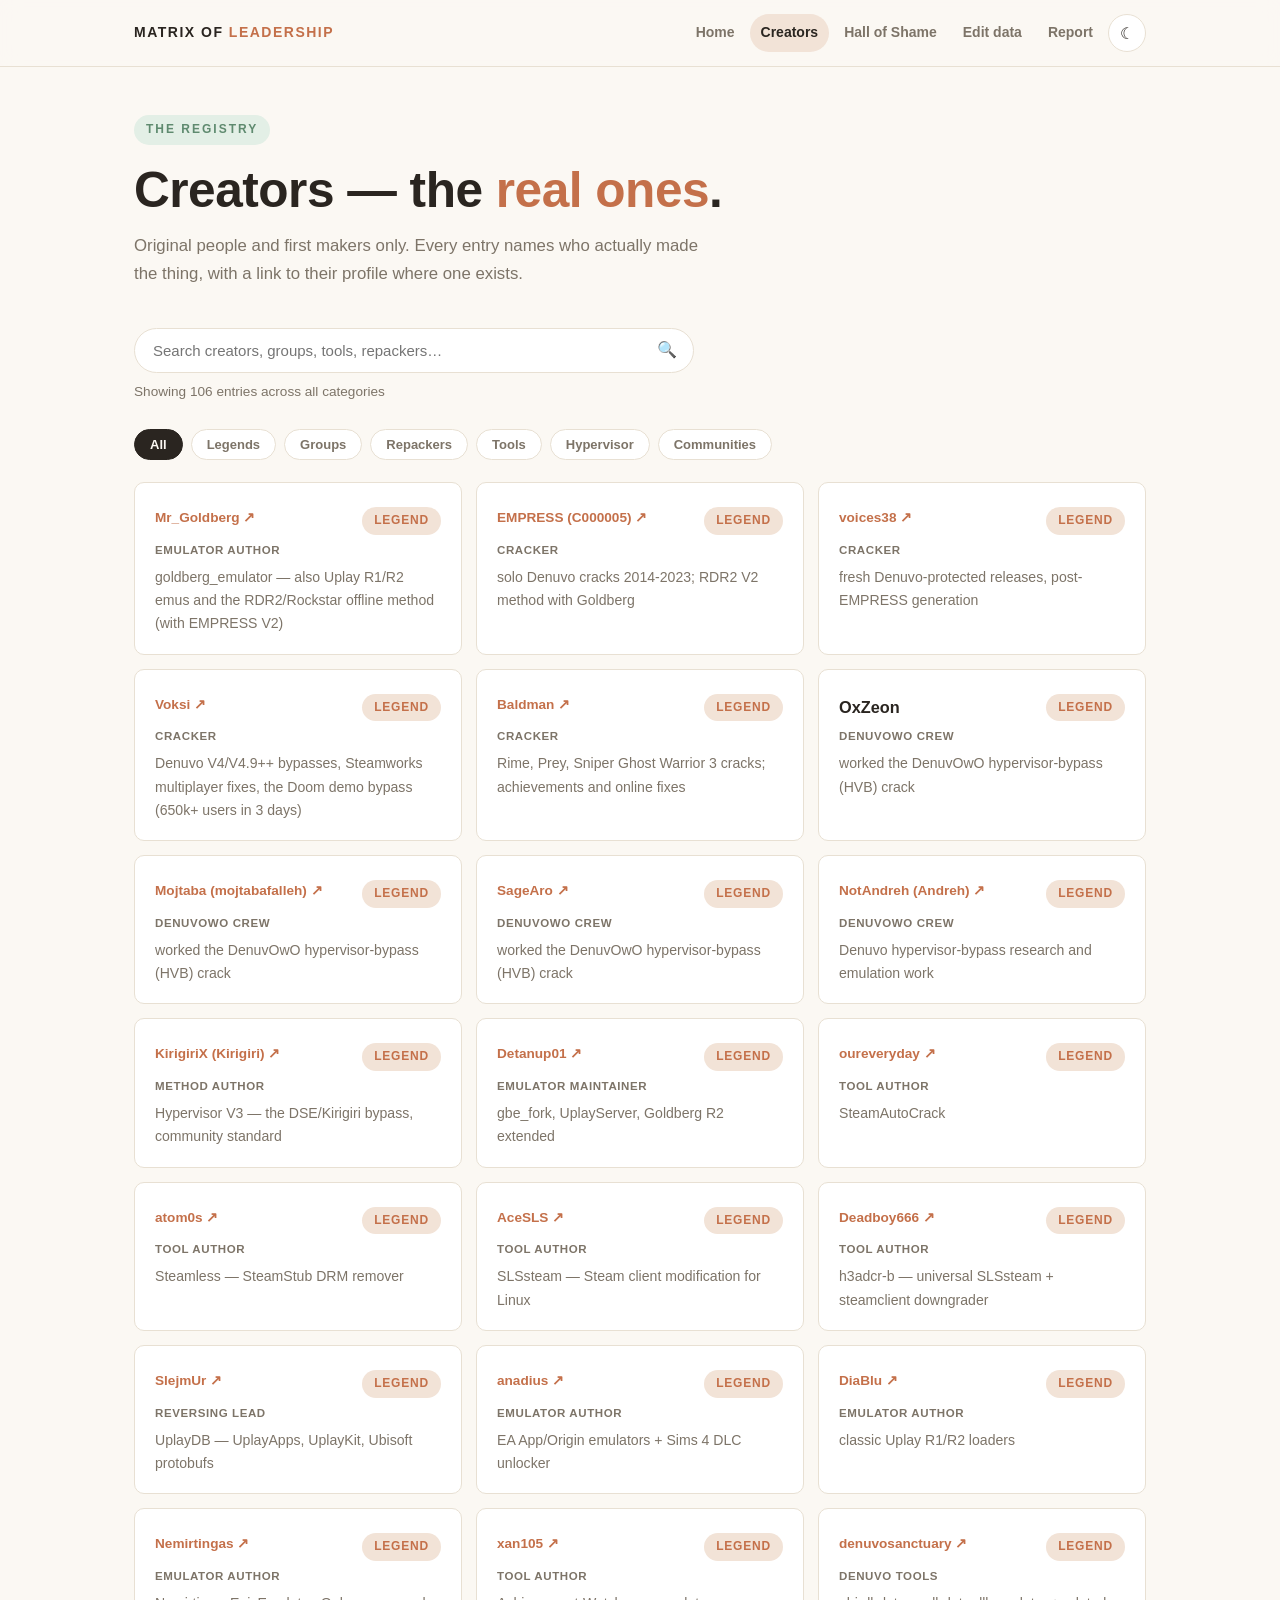
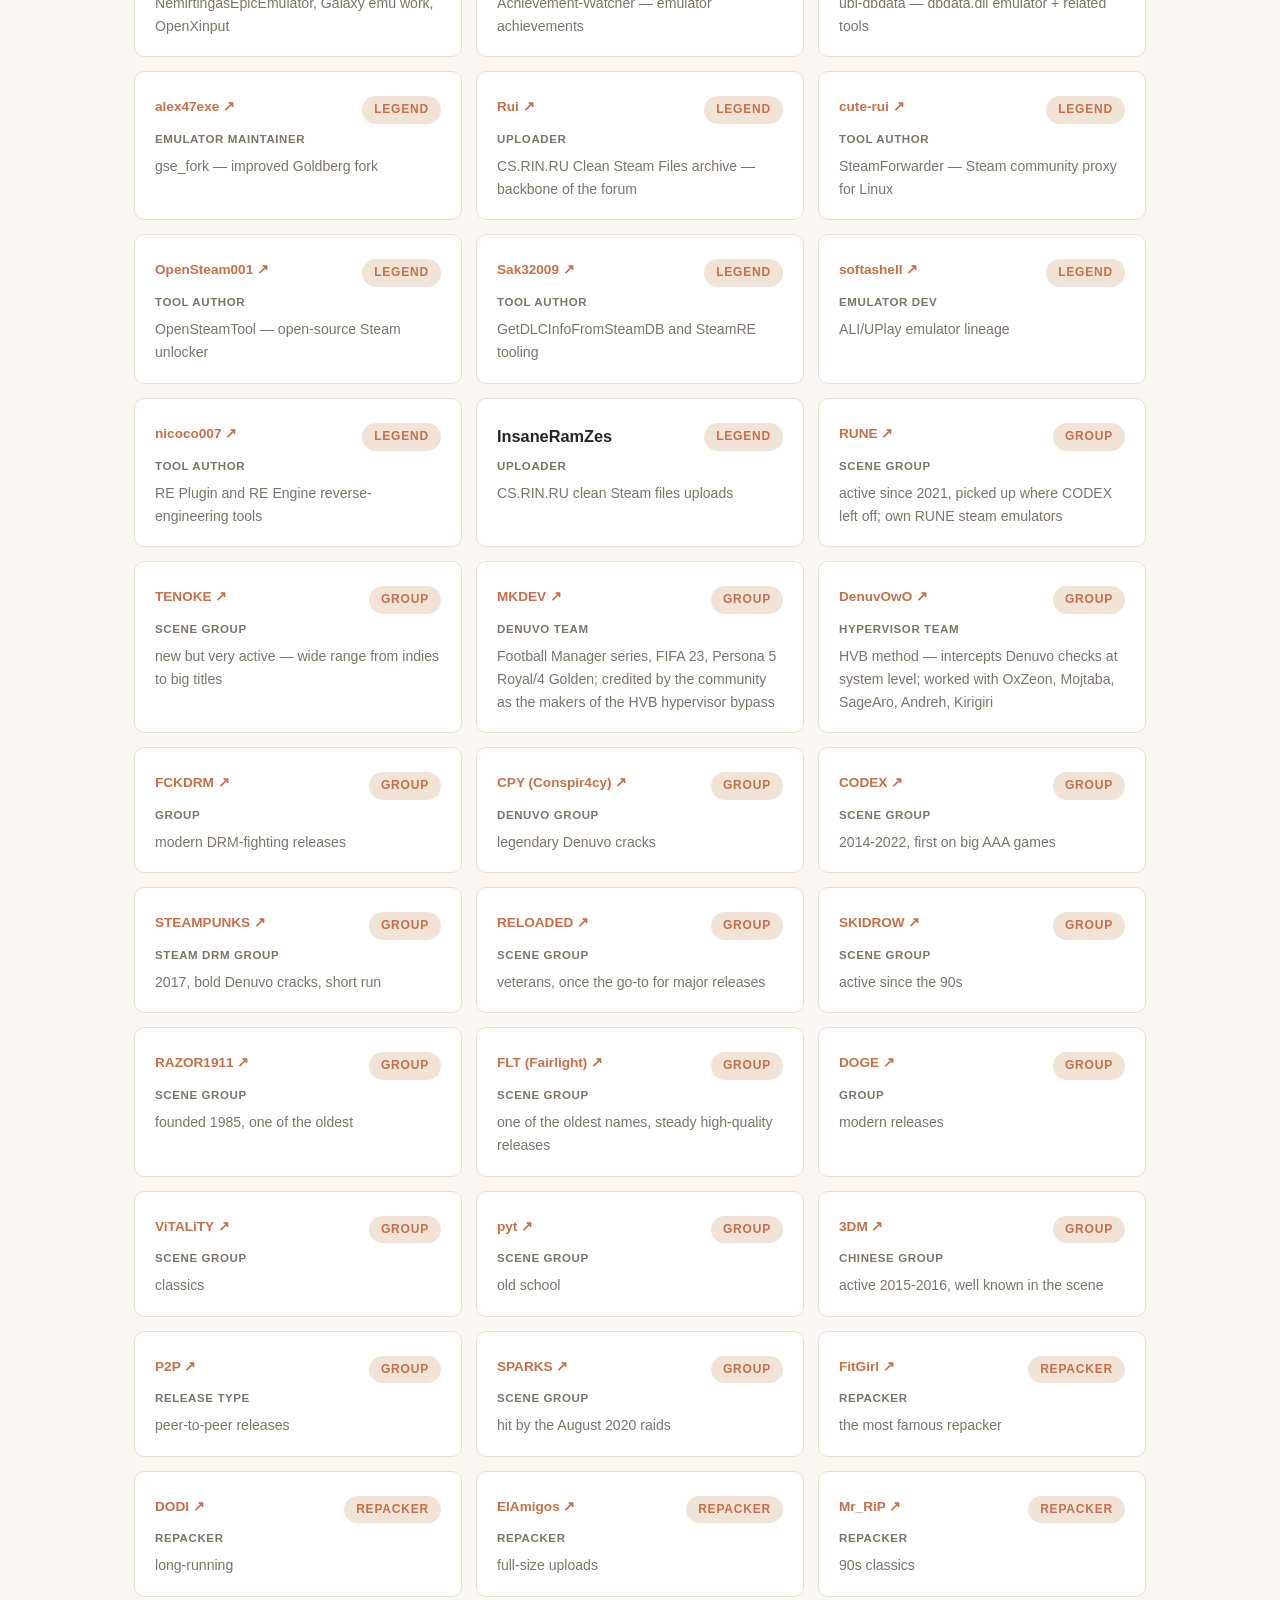
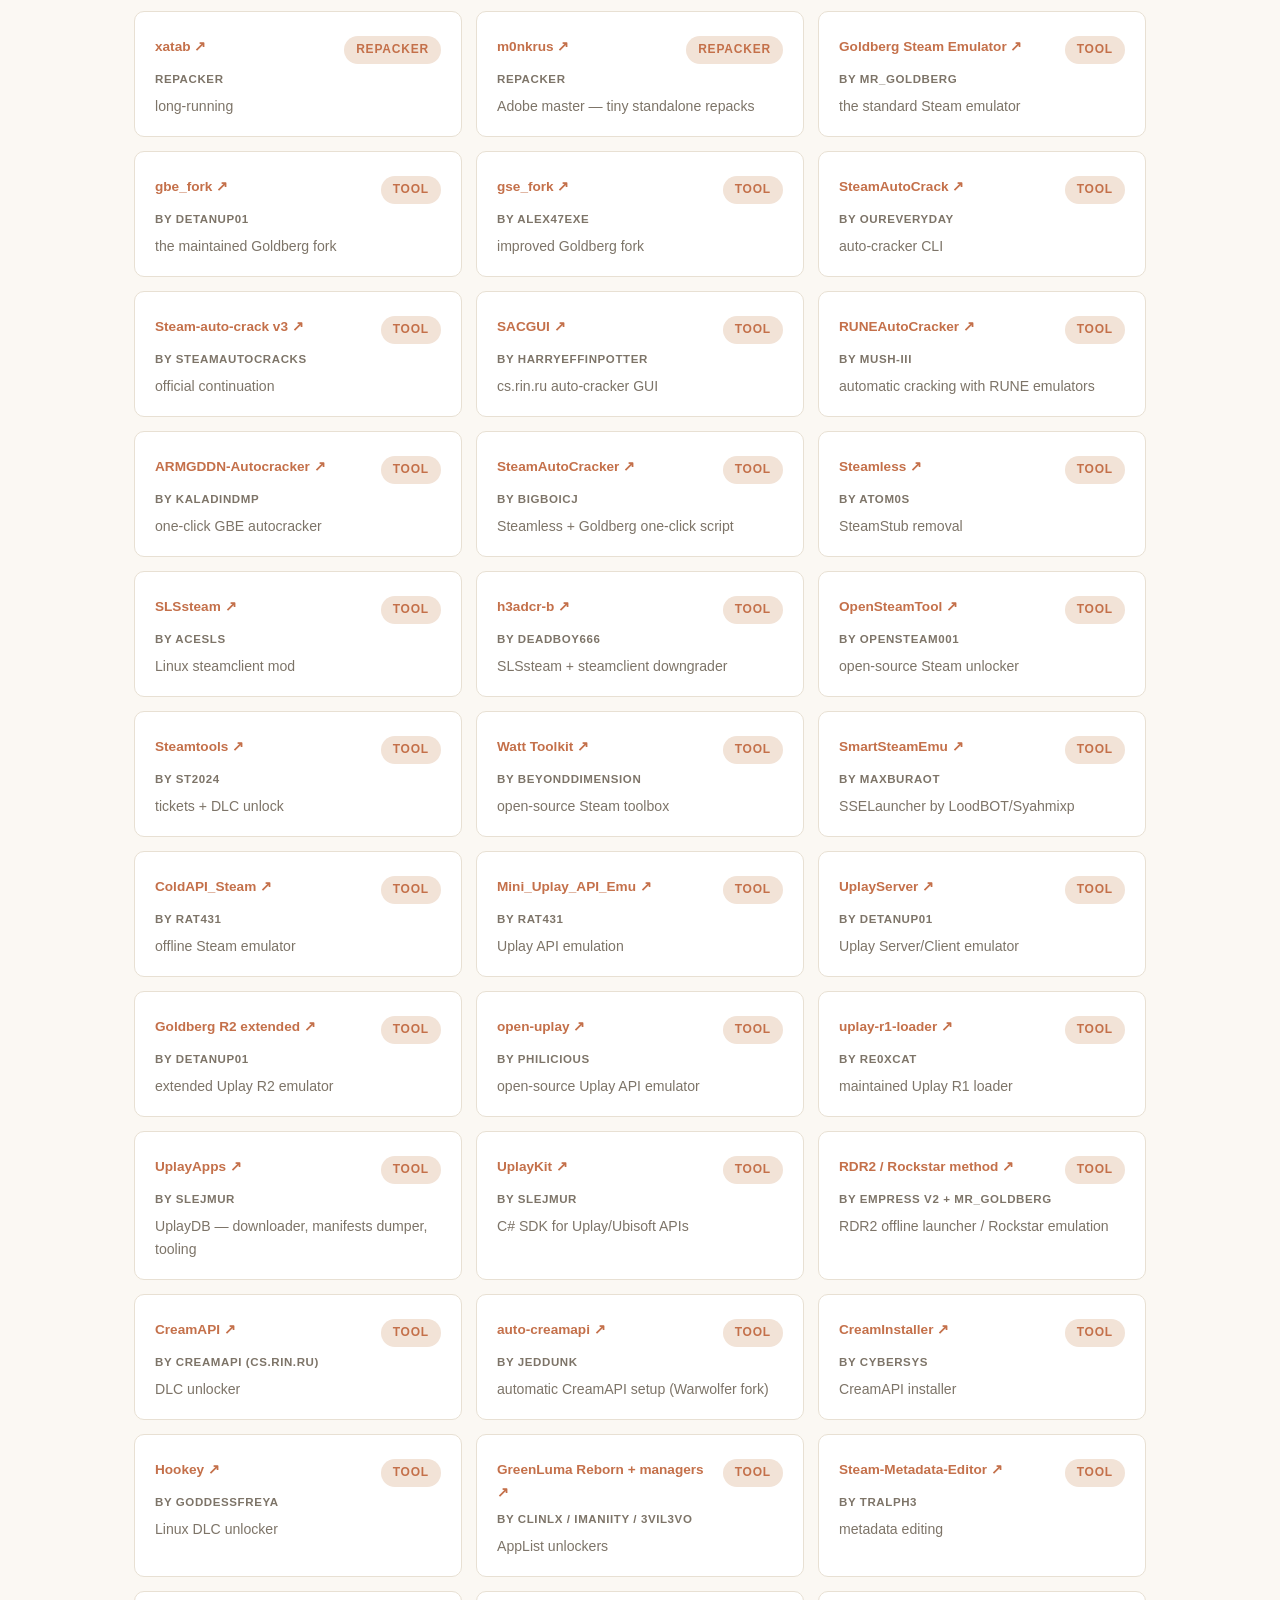
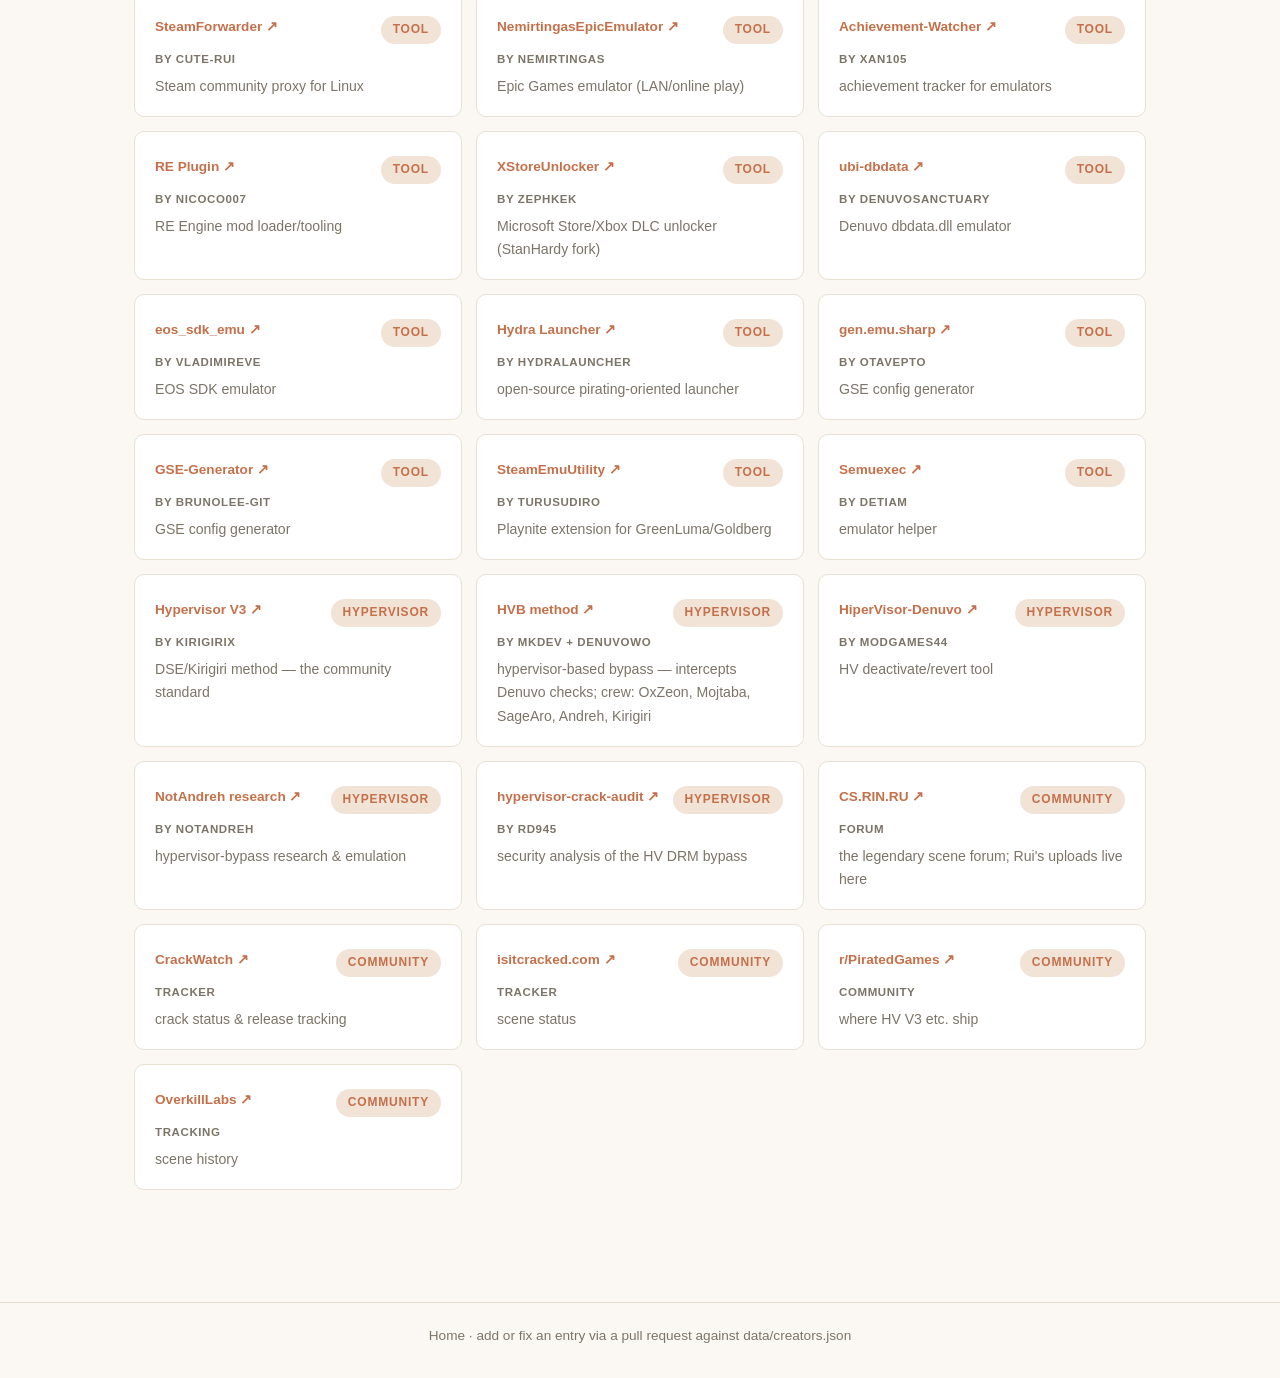
==== creators.html @ cb807327 "Full rebuild: community-first README, severity-graded hell list, HVB crew in registry, new site with" ====
<!DOCTYPE html>
<html lang="en">
<head>
<meta charset="UTF-8">
<meta name="viewport" content="width=device-width, initial-scale=1.0">
<title>Creators — Matrix Of Leadership</title>
<meta name="description" content="The creators registry: original people and first makers, release groups, repackers, tools, hypervisor crews and communities.">
<link rel="stylesheet" href="assets/style.css">
</head>
<body>
<header class="nav">
  <div class="nav-inner">
    <a class="brand" href="index.html">Matrix Of <span>Leadership</span></a>
    <nav class="menu">
      <a href="index.html">Home</a>
      <a class="active" href="creators.html">Creators</a>
      <a class="danger" href="shame.html">Hall of Shame</a>
      <a href="https://github.com/the-lust/Matrix-Of-Leadership/blob/master/data/creators.json">Edit data</a>
      <a href="https://github.com/the-lust/Matrix-Of-Leadership/issues">Report</a>
      <button class="theme-btn" id="themeBtn" aria-label="Toggle theme">☾</button>
    </nav>
  </div>
</header>

<main>
  <section class="hero">
    <span class="kicker">The registry</span>
    <h1>Creators — the <span class="accent">real ones</span>.</h1>
    <p class="lead">Original people and first makers only. Every entry names who actually made the thing, with a link to their profile where one exists.</p>
  </section>

  <div class="search-wrap">
    <input id="search" type="search" placeholder="Search creators, groups, tools, repackers…">
    <span class="s-icon">&#128269;</span>
  </div>
  <p class="search-hint" id="count">Loading the registry…</p>

  <div class="tabs" id="tabs"></div>
  <div class="grid" id="list"></div>
</main>

<footer>
  <a href="index.html">Home</a> · add or fix an entry via a pull request against
  <a href="https://github.com/the-lust/Matrix-Of-Leadership/blob/master/data/creators.json">data/creators.json</a>
</footer>

<script src="assets/theme.js"></script>
<script>
(function () {
  var search = document.getElementById("search");
  var count = document.getElementById("count");
  var tabsEl = document.getElementById("tabs");
  var listEl = document.getElementById("list");
  var data = null;
  var active = "all";

  var CATS = [
    ["all", "All", "chip accent-c"],
    ["legends", "Legends", "chip accent-c"],
    ["groups", "Groups", "chip accent-c"],
    ["repackers", "Repackers", "chip accent-c"],
    ["tools", "Tools", "chip accent-c"],
    ["hypervisor", "Hypervisor", "chip accent-c"],
    ["communities", "Communities", "chip accent-c"]
  ];

  function esc(s) { var d = document.createElement("div"); d.textContent = s; return d.innerHTML; }

  function catLabel(cat) {
    return { legends: "Legend", groups: "Group", repackers: "Repacker", tools: "Tool", hypervisor: "Hypervisor", communities: "Community" }[cat] || cat;
  }

  function render() {
    if (!data) return;
    var q = search.value.trim().toLowerCase();
    var out = [];
    CATS.forEach(function (c) {
      if (c[0] === "all") return;
      var items = data[c[0]] || [];
      items.forEach(function (it) {
        if (active !== "all" && active !== c[0]) return;
        var hay = (it.name + " " + (it.author || "") + " " + (it.role || "") + " " + (it.note || "")).toLowerCase();
        if (q && hay.indexOf(q) === -1) return;
        out.push({ cat: c[0], it: it });
      });
    });
    count.textContent = "Showing " + out.length + " entr" + (out.length === 1 ? "y" : "ies") + (active !== "all" ? " in " + catLabel(active).toLowerCase() : " across all categories");
    var html = "";
    out.forEach(function (o) {
      var it = o.it;
      var link = it.link ? '<a class="who" target="_blank" rel="noopener" href="' + esc(it.link) + '">' + esc(it.name) + ' &#8599;</a>' : '<span class="name">' + esc(it.name) + "</span>";
      html += '<div class="item">' +
        '<div class="top"><span class="name">' + (link.indexOf("&#8599;") !== -1 ? "" : "") + "</span></div>" +
        '<div class="top">' + link + '<span class="chip accent-c">' + catLabel(o.cat) + "</span></div>" +
        (it.role || it.author ? '<span class="tag">' + esc(it.role || "by " + it.author) + "</span>" : "") +
        '<span class="note">' + esc(it.note) + "</span>" +
        "</div>";
    });
    if (!html) html = '<div class="empty">No entries match — try another term or category.</div>';
    listEl.innerHTML = html;
  }

  function buildTabs() {
    tabsEl.innerHTML = "";
    CATS.forEach(function (c) {
      var b = document.createElement("button");
      b.className = "tab" + (c[0] === active ? " active" : "");
      b.textContent = c[1];
      b.addEventListener("click", function () {
        active = c[0];
        buildTabs();
        render();
      });
      tabsEl.appendChild(b);
    });
  }

  fetch("data/creators.json")
    .then(function (r) { return r.json(); })
    .then(function (d) {
      data = d;
      buildTabs();
      render();
    })
    .catch(function () {
      count.textContent = "Could not load the data file — serve the site over GitHub Pages or a local server.";
    });

  search.addEventListener("input", render);
})();
</script>
</body>
</html>
---- assets/style.css ----
:root {
  --bg: #fbf8f3;
  --bg-soft: #f4efe6;
  --panel: #ffffff;
  --ink: #2a2520;
  --muted: #7d7468;
  --line: #e8e0d3;
  --accent: #c4704a;
  --accent-soft: #f2e3d7;
  --green: #5f8a6f;
  --green-soft: #e3efe6;
  --gold: #b98a2f;
  --gold-soft: #f4ead2;
  --red: #b3543f;
  --red-soft: #f6e2dc;
  --shadow: 0 10px 30px rgba(90, 70, 40, 0.08);
  --radius: 16px;
  --radius-sm: 10px;
}
[data-theme="dark"] {
  --bg: #1e1b17;
  --bg-soft: #252119;
  --panel: #2a251e;
  --ink: #efe9dd;
  --muted: #a89e8c;
  --line: #3c352b;
  --accent: #dd9067;
  --accent-soft: #3c2c22;
  --green: #8fbb9d;
  --green-soft: #26332a;
  --gold: #d3aa5f;
  --gold-soft: #36301f;
  --red: #dd7a5f;
  --red-soft: #3d2720;
  --shadow: 0 10px 30px rgba(0, 0, 0, 0.35);
}
* { margin: 0; padding: 0; box-sizing: border-box; }
html { scroll-behavior: smooth; }
body {
  background: var(--bg);
  color: var(--ink);
  font-family: -apple-system, BlinkMacSystemFont, "Segoe UI", Roboto, Helvetica, Arial, sans-serif;
  line-height: 1.65;
  transition: background 0.25s ease, color 0.25s ease;
}
a { color: var(--accent); text-decoration: none; }
a:hover { text-decoration: underline; }

header.nav {
  position: sticky; top: 0; z-index: 50;
  background: color-mix(in srgb, var(--bg) 88%, transparent);
  backdrop-filter: blur(10px);
  border-bottom: 1px solid var(--line);
}
.nav-inner {
  max-width: 1060px; margin: 0 auto; padding: 14px 24px;
  display: flex; align-items: center; justify-content: space-between; gap: 14px; flex-wrap: wrap;
}
.brand { font-weight: 800; letter-spacing: 1.5px; text-transform: uppercase; font-size: 14px; color: var(--ink); }
.brand span { color: var(--accent); }
nav.menu { display: flex; align-items: center; gap: 4px; flex-wrap: wrap; }
nav.menu a {
  color: var(--muted); font-size: 14px; padding: 7px 11px; border-radius: 999px; font-weight: 600;
}
nav.menu a:hover { color: var(--ink); background: var(--bg-soft); text-decoration: none; }
nav.menu a.active { color: var(--ink); background: var(--accent-soft); }
nav.menu a.danger:hover { color: var(--red); background: var(--red-soft); }
button.theme-btn {
  border: 1px solid var(--line); background: var(--panel); color: var(--ink);
  width: 38px; height: 38px; border-radius: 50%; cursor: pointer; font-size: 16px;
  display: grid; place-items: center; transition: transform 0.2s ease;
}
button.theme-btn:hover { transform: rotate(15deg); }

main { max-width: 1060px; margin: 0 auto; padding: 48px 24px 72px; }

h1 { font-size: clamp(2rem, 5.5vw, 3.1rem); line-height: 1.12; letter-spacing: -0.5px; font-weight: 800; }
h2 { font-size: 1.5rem; font-weight: 800; letter-spacing: -0.3px; }
h3 { font-size: 1.05rem; font-weight: 700; }
.lead { color: var(--muted); font-size: 1.05rem; max-width: 62ch; margin-top: 14px; }
.accent { color: var(--accent); }

.hero { margin-bottom: 40px; }
.hero .kicker {
  display: inline-block; font-size: 12px; font-weight: 700; letter-spacing: 2px; text-transform: uppercase;
  color: var(--green); background: var(--green-soft); padding: 5px 12px; border-radius: 999px; margin-bottom: 18px;
}

.search-wrap { margin: 28px 0 8px; position: relative; max-width: 560px; }
.search-wrap input {
  width: 100%; padding: 13px 44px 13px 18px; font-size: 15px;
  border: 1.5px solid var(--line); border-radius: 999px; background: var(--panel); color: var(--ink);
  outline: none; transition: border-color 0.2s ease, box-shadow 0.2s ease;
}
.search-wrap input:focus { border-color: var(--accent); box-shadow: 0 0 0 4px var(--accent-soft); }
.search-wrap .s-icon { position: absolute; right: 17px; top: 50%; transform: translateY(-50%); color: var(--muted); }
.search-hint { font-size: 0.85rem; color: var(--muted); margin-bottom: 26px; }

.cards { display: grid; grid-template-columns: repeat(auto-fit, minmax(270px, 1fr)); gap: 18px; }
.card {
  background: var(--panel); border: 1px solid var(--line); border-radius: var(--radius);
  padding: 24px; box-shadow: var(--shadow); display: flex; flex-direction: column; gap: 10px;
  transition: transform 0.2s ease, border-color 0.2s ease;
}
.card:hover { transform: translateY(-3px); border-color: var(--accent); }
.card h2 { display: flex; align-items: center; gap: 9px; font-size: 1.12rem; }
.card p { color: var(--muted); font-size: 0.95rem; flex: 1; }
.chip {
  align-self: flex-start; font-size: 0.75rem; font-weight: 700; letter-spacing: 0.8px; text-transform: uppercase;
  padding: 4px 12px; border-radius: 999px;
}
.chip.green { color: var(--green); background: var(--green-soft); }
.chip.red { color: var(--red); background: var(--red-soft); }
.chip.gold { color: var(--gold); background: var(--gold-soft); }
.chip.accent-c { color: var(--accent); background: var(--accent-soft); }

.section { margin-top: 56px; }
.section > h2 { margin-bottom: 6px; }
.section > .sub { color: var(--muted); margin-bottom: 22px; max-width: 60ch; }

.tabs { display: flex; flex-wrap: wrap; gap: 8px; margin: 16px 0 22px; }
.tab {
  border: 1.5px solid var(--line); background: var(--panel); color: var(--muted);
  padding: 7px 15px; border-radius: 999px; font-size: 13px; font-weight: 700; cursor: pointer;
  transition: all 0.2s ease;
}
.tab:hover { border-color: var(--accent); color: var(--ink); }
.tab.active { background: var(--ink); color: var(--bg); border-color: var(--ink); }

.grid { display: grid; grid-template-columns: repeat(auto-fill, minmax(300px, 1fr)); gap: 14px; margin-top: 8px; }
.item {
  background: var(--panel); border: 1px solid var(--line); border-radius: var(--radius-sm);
  padding: 18px 20px; display: flex; flex-direction: column; gap: 6px;
}
.item .top { display: flex; justify-content: space-between; align-items: baseline; gap: 10px; }
.item .name { font-weight: 800; font-size: 1.02rem; }
.item .tag { font-size: 0.72rem; font-weight: 700; color: var(--muted); letter-spacing: 0.6px; text-transform: uppercase; white-space: nowrap; }
.item .note { color: var(--muted); font-size: 0.88rem; }
.item .who { font-size: 0.85rem; color: var(--accent); font-weight: 600; }
.empty { color: var(--muted); padding: 26px 4px; font-size: 0.95rem; }

.steps { display: grid; grid-template-columns: repeat(auto-fit, minmax(210px, 1fr)); gap: 16px; }
.step {
  background: var(--panel); border: 1px solid var(--line); border-radius: var(--radius-sm); padding: 20px;
}
.step .num {
  width: 34px; height: 34px; border-radius: 50%; display: grid; place-items: center;
  background: var(--accent-soft); color: var(--accent); font-weight: 800; margin-bottom: 12px;
}
.step h3 { margin-bottom: 5px; }
.step p { color: var(--muted); font-size: 0.9rem; }

.roll { border: 1px solid var(--line); border-radius: var(--radius); overflow: hidden; }
.roll details { background: var(--panel); border-bottom: 1px solid var(--line); }
.roll details:last-child { border-bottom: 0; }
.roll summary {
  cursor: pointer; padding: 16px 20px; font-weight: 700; font-size: 0.98rem; list-style: none;
  display: flex; justify-content: space-between; align-items: center; gap: 12px;
}
.roll summary::after { content: "+"; color: var(--muted); font-weight: 700; }
.roll details[open] summary::after { content: "−"; }
.roll .body { color: var(--muted); font-size: 0.93rem; padding: 0 20px 18px; }

.legend { display: flex; flex-wrap: wrap; gap: 8px; margin: 14px 0 24px; }
.lv {
  font-size: 0.76rem; font-weight: 800; letter-spacing: 0.5px; padding: 5px 12px; border-radius: 999px;
}
.lv.l0 { background: #eef0f1; color: #6b7480; }
.lv.l1 { background: #fdf3d7; color: #96702a; }
.lv.l4 { background: #f9e3cd; color: #b06f35; }
.lv.l6 { background: #f8d9d1; color: #a94f3a; }
.lv.l8 { background: #e6c3be; color: #8e2f22; }
.lv.l10 { background: #2c2624; color: #f3d9c9; }
[data-theme="dark"] .lv.l10 { background: #f3d9c9; color: #2c2624; }

.shame-head {
  background: linear-gradient(135deg, var(--red-soft), var(--panel));
  border: 1px solid var(--line); border-radius: var(--radius); padding: 30px;
  margin-bottom: 30px;
}
.shame-head h2 { color: var(--red); font-size: 1.7rem; }
.shame-head p { color: var(--muted); margin-top: 8px; max-width: 60ch; }

.shame-item { border-left: 4px solid var(--red); position: relative; }
.shame-item .sev {
  font-size: 0.74rem; font-weight: 800; letter-spacing: 0.6px; padding: 4px 11px; border-radius: 999px;
}
.shame-item .proofs { display: flex; flex-direction: column; gap: 3px; margin-top: 4px; }
.shame-item .proofs a { font-size: 0.85rem; }
.shame-item .status {
  font-size: 0.72rem; font-weight: 700; padding: 3px 10px; border-radius: 999px; letter-spacing: 0.4px;
}
.status.verified { background: var(--green-soft); color: var(--green); }
.status.contacted { background: var(--gold-soft); color: var(--gold); }
.status.pending { background: var(--bg-soft); color: var(--muted); border: 1px dashed var(--line); }

footer {
  border-top: 1px solid var(--line); margin-top: 40px; padding: 22px 24px 30px; text-align: center;
  color: var(--muted); font-size: 0.85rem;
}
footer a { color: var(--muted); }
.toast-load {
  position: fixed; left: 50%; bottom: 26px; transform: translateX(-50%);
  background: var(--ink); color: var(--bg); padding: 10px 18px; border-radius: 999px;
  font-size: 0.85rem; font-weight: 600; box-shadow: var(--shadow); z-index: 99;
}
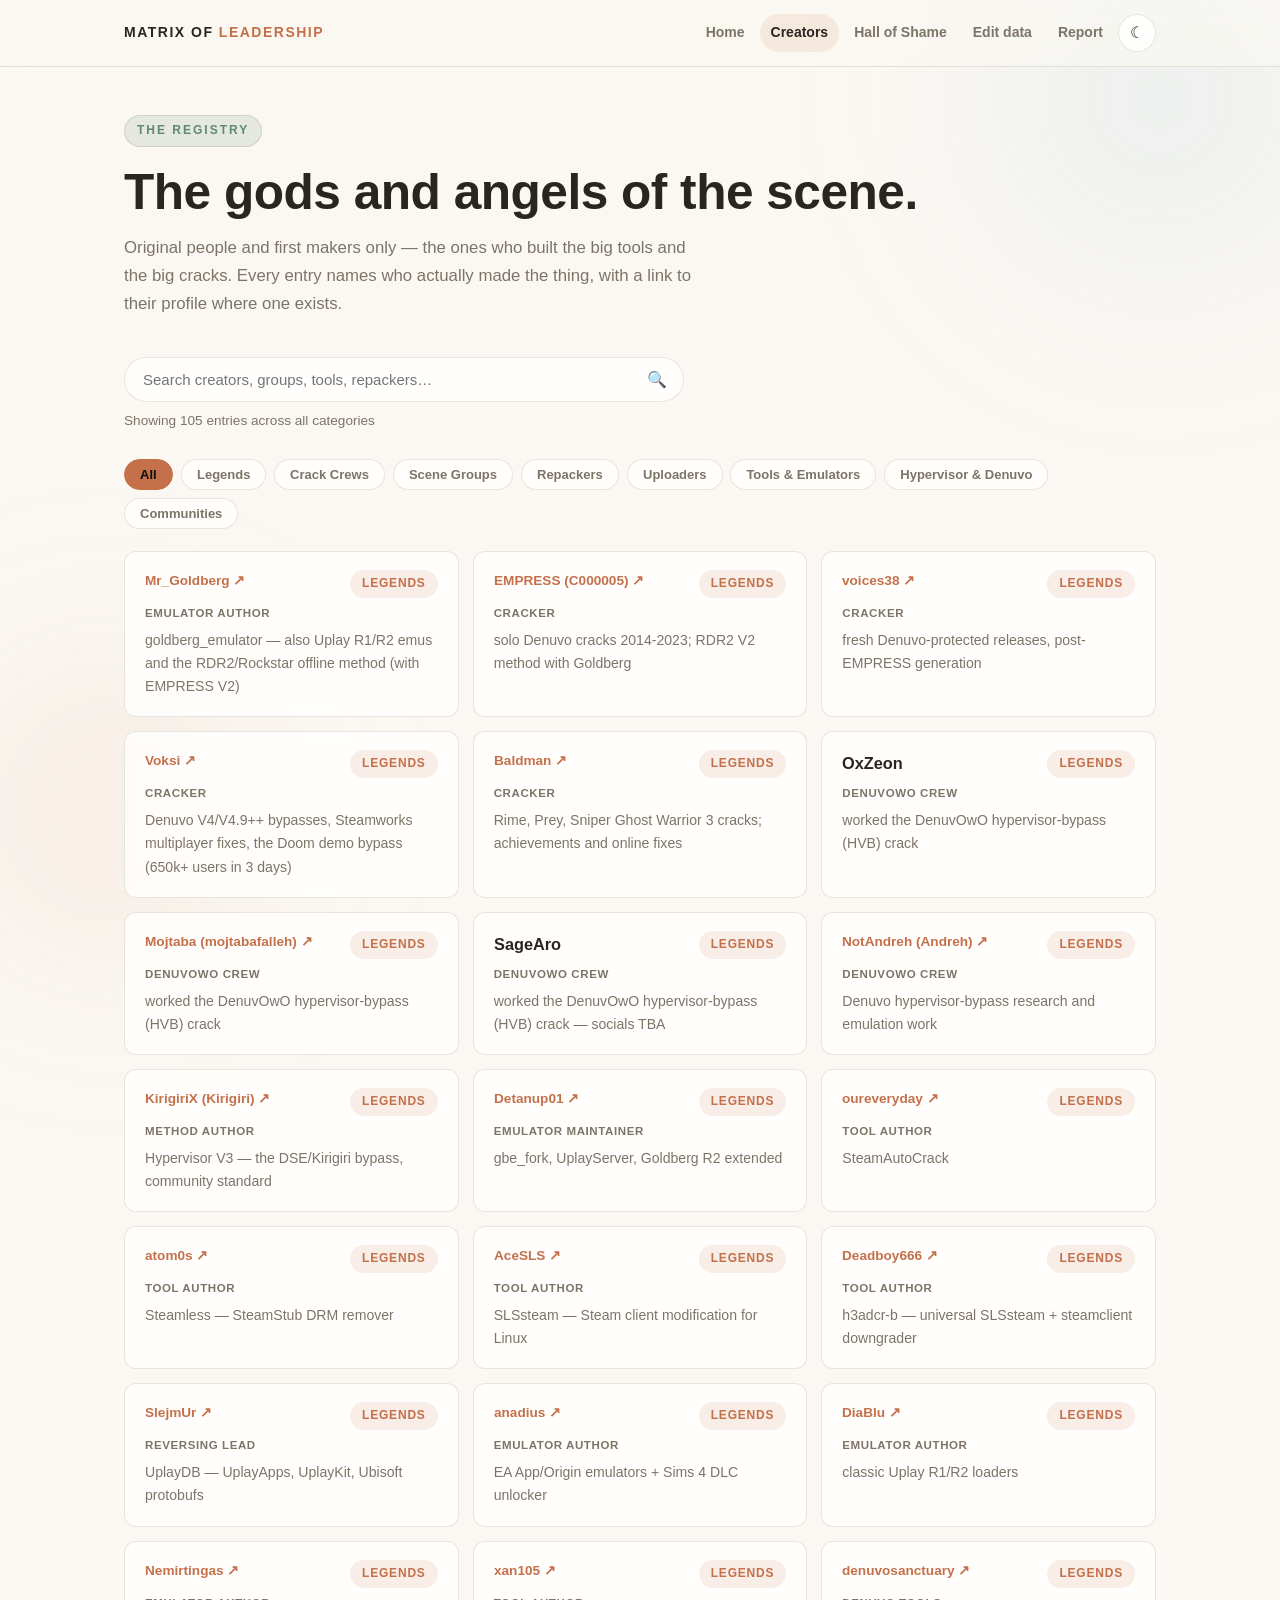
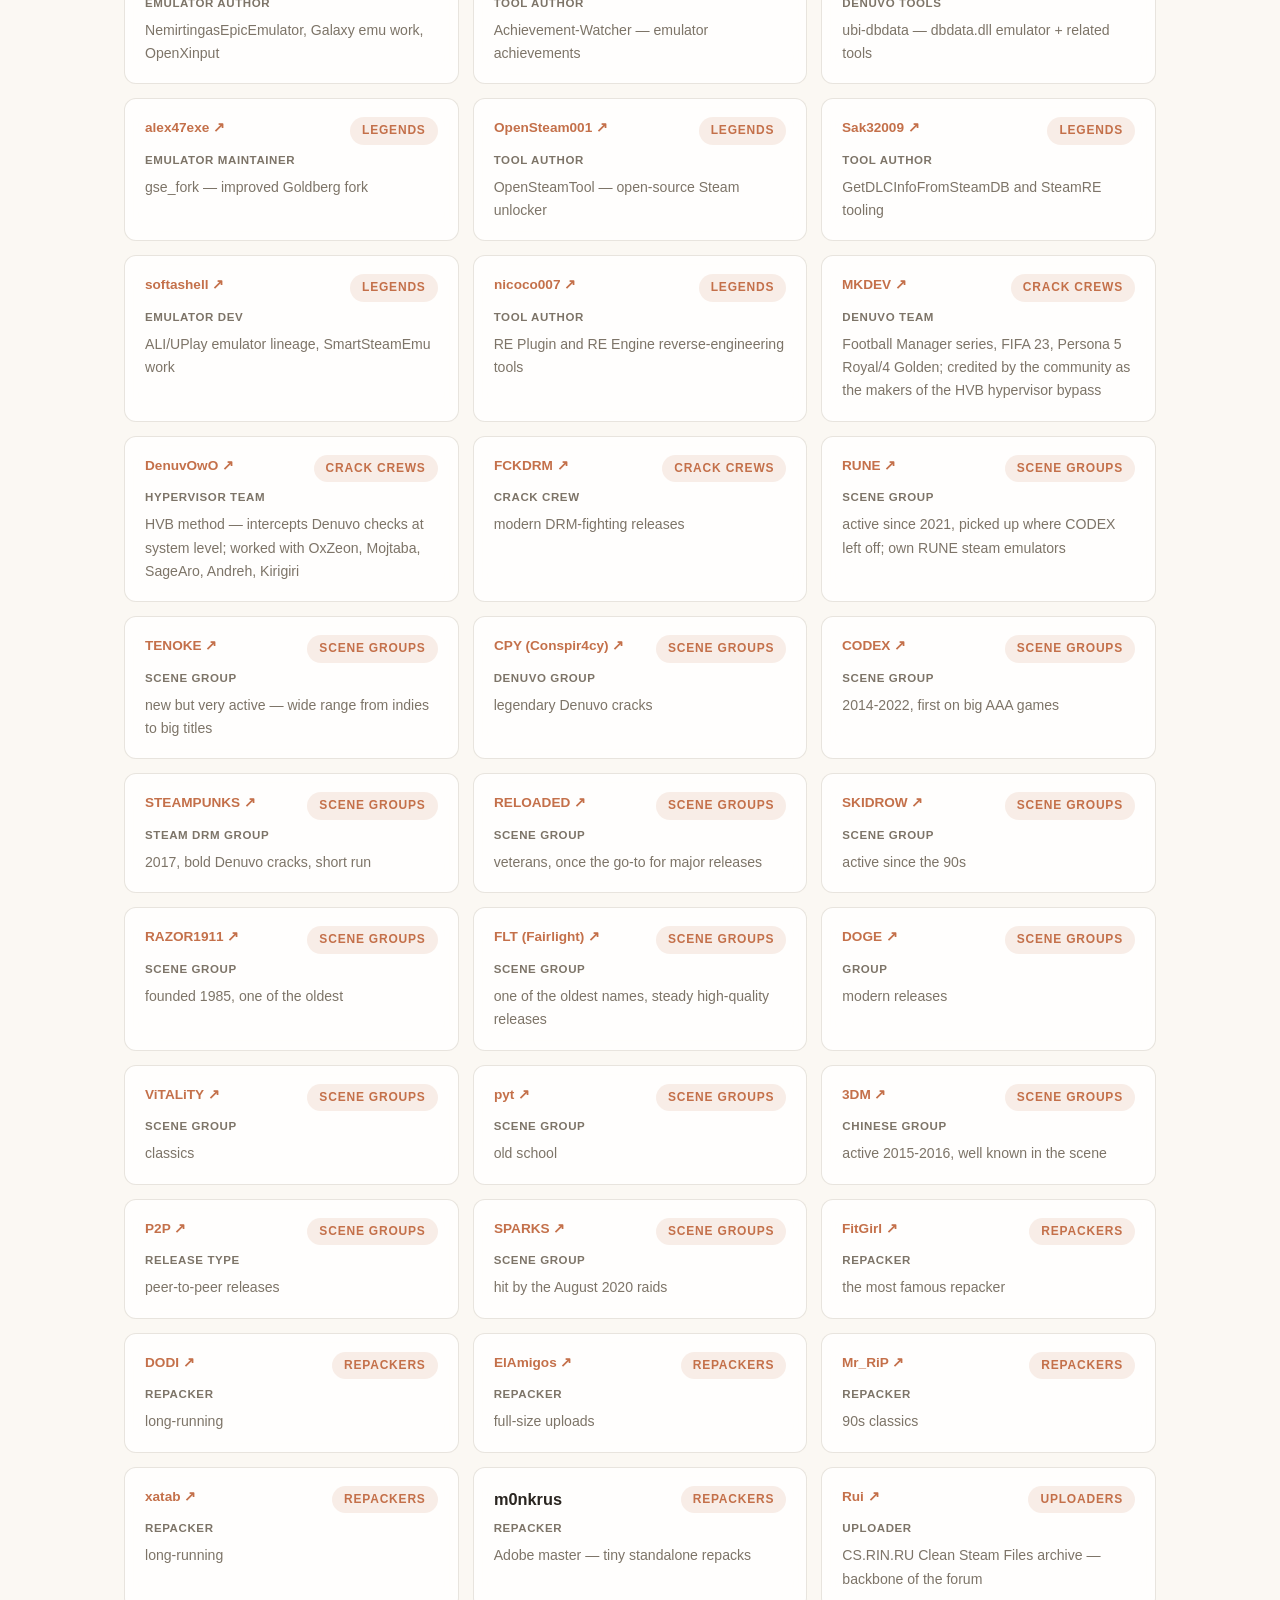
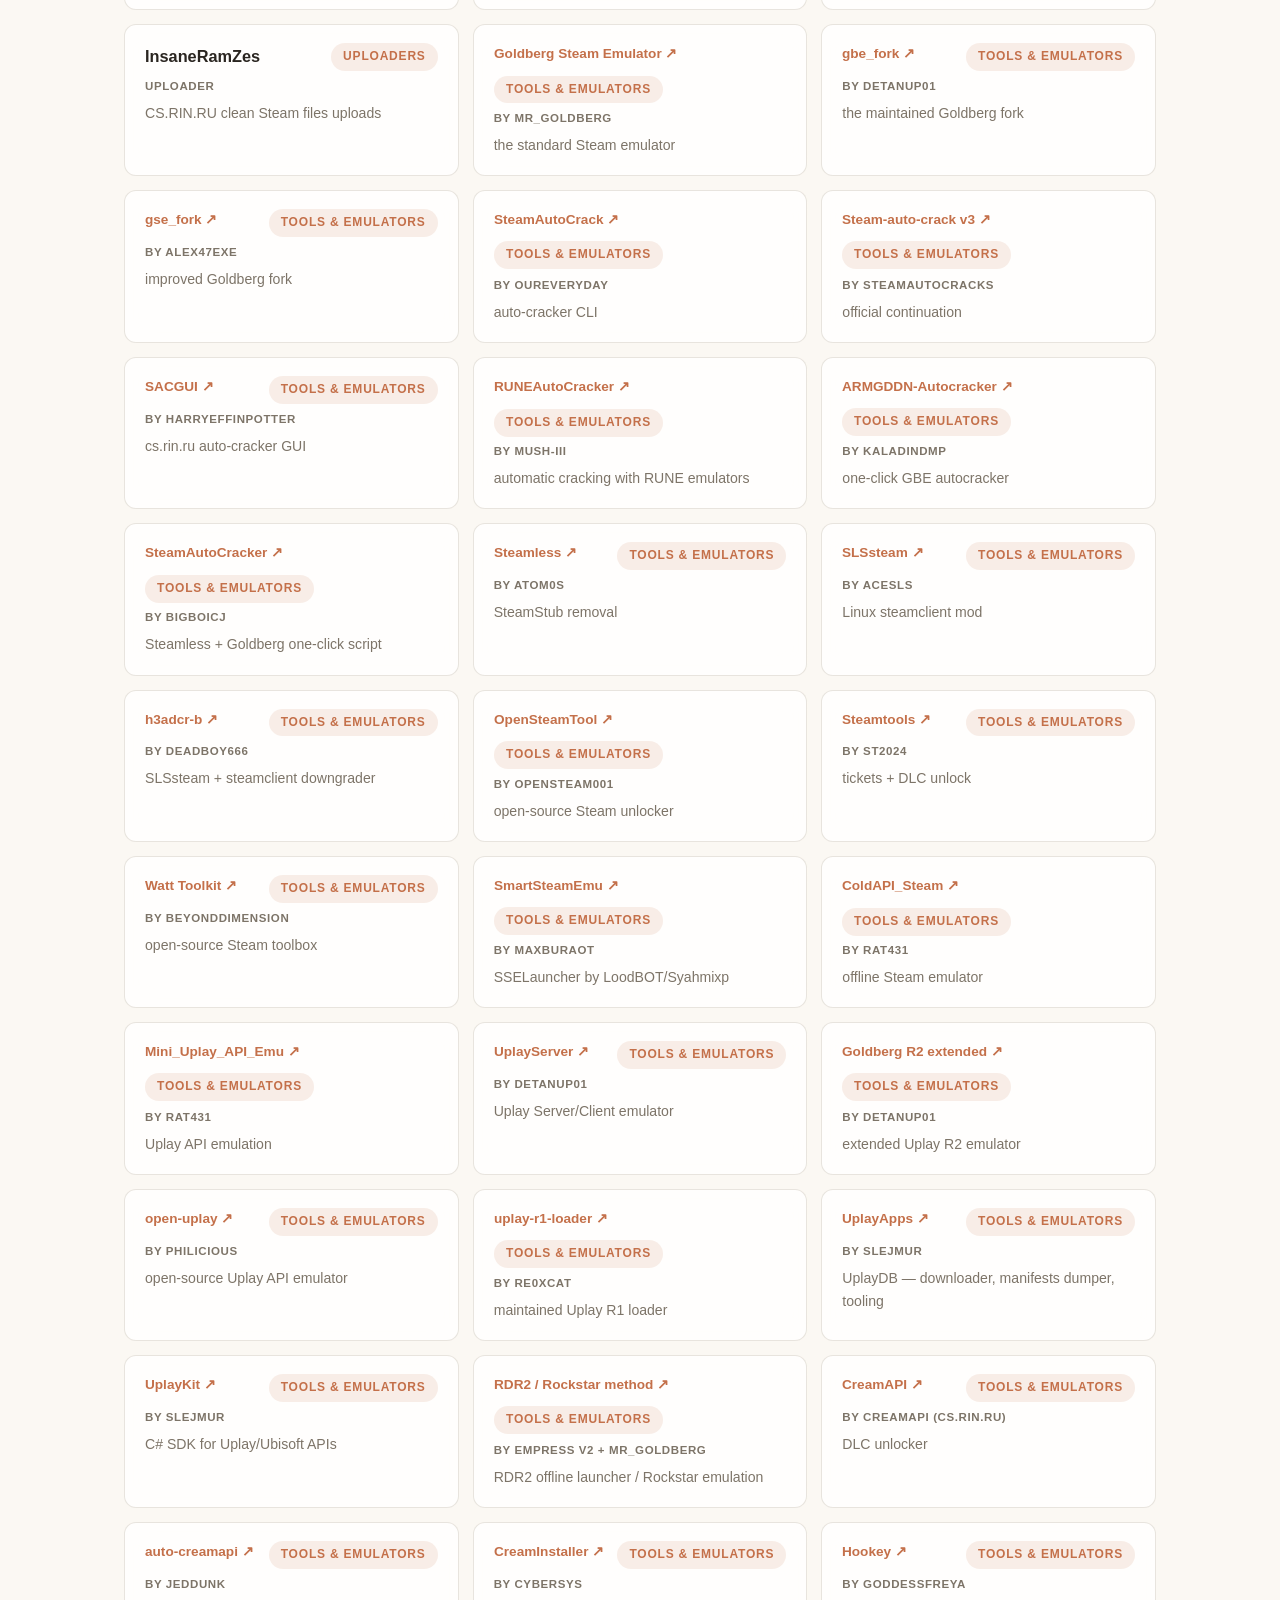
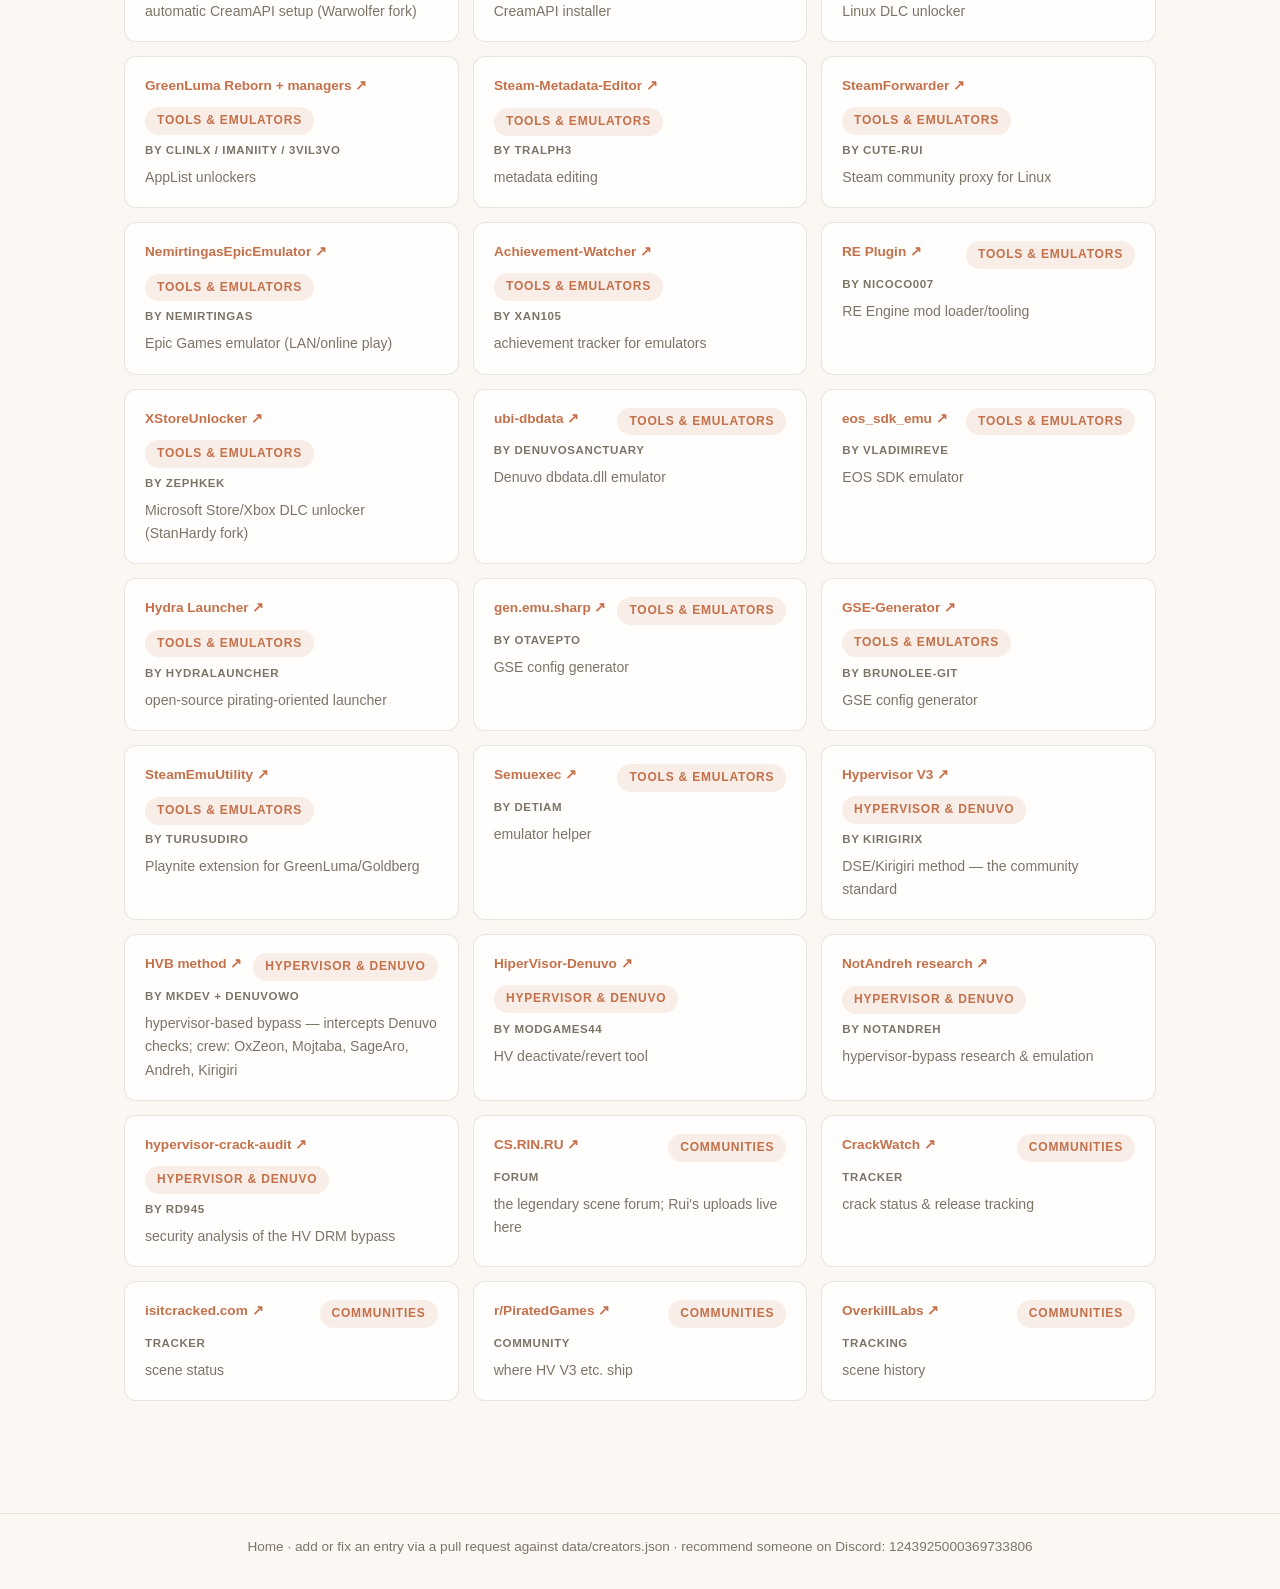
==== commit 89d0d306: "OG registry rework: crack crews + uploaders categories, SageAro/m0nkrus plain-name fixes, recommenda" ====
--- a/creators.html
+++ b/creators.html
@@ -4,7 +4,7 @@
 <meta charset="UTF-8">
 <meta name="viewport" content="width=device-width, initial-scale=1.0">
 <title>Creators — Matrix Of Leadership</title>
-<meta name="description" content="The creators registry: original people and first makers, release groups, repackers, tools, hypervisor crews and communities.">
+<meta name="description" content="The creators registry: the OG gods and angels — legends, crack crews, groups, repackers, uploaders, tools, hypervisor crews and communities.">
 <link rel="stylesheet" href="assets/style.css">
 </head>
 <body>
@@ -25,8 +25,8 @@
 <main>
   <section class="hero">
     <span class="kicker">The registry</span>
-    <h1>Creators — the <span class="accent">real ones</span>.</h1>
-    <p class="lead">Original people and first makers only. Every entry names who actually made the thing, with a link to their profile where one exists.</p>
+    <h1>The gods and angels of the scene.</h1>
+    <p class="lead">Original people and first makers only — the ones who built the big tools and the big cracks. Every entry names who actually made the thing, with a link to their profile where one exists.</p>
   </section>
 
   <div class="search-wrap">
@@ -41,7 +41,8 @@
 
 <footer>
   <a href="index.html">Home</a> · add or fix an entry via a pull request against
-  <a href="https://github.com/the-lust/Matrix-Of-Leadership/blob/master/data/creators.json">data/creators.json</a>
+  <a href="https://github.com/the-lust/Matrix-Of-Leadership/blob/master/data/creators.json">data/creators.json</a> ·
+  recommend someone on Discord: 1243925000369733806
 </footer>
 
 <script src="assets/theme.js"></script>
@@ -55,19 +56,22 @@
   var active = "all";
 
   var CATS = [
-    ["all", "All", "chip accent-c"],
-    ["legends", "Legends", "chip accent-c"],
-    ["groups", "Groups", "chip accent-c"],
-    ["repackers", "Repackers", "chip accent-c"],
-    ["tools", "Tools", "chip accent-c"],
-    ["hypervisor", "Hypervisor", "chip accent-c"],
-    ["communities", "Communities", "chip accent-c"]
+    ["all", "All", "accent-c"],
+    ["legends", "Legends", "accent-c"],
+    ["crews", "Crack Crews", "accent-c"],
+    ["groups", "Scene Groups", "accent-c"],
+    ["repackers", "Repackers", "accent-c"],
+    ["uploaders", "Uploaders", "accent-c"],
+    ["tools", "Tools & Emulators", "accent-c"],
+    ["hypervisor", "Hypervisor & Denuvo", "accent-c"],
+    ["communities", "Communities", "accent-c"]
   ];
 
   function esc(s) { var d = document.createElement("div"); d.textContent = s; return d.innerHTML; }
 
   function catLabel(cat) {
-    return { legends: "Legend", groups: "Group", repackers: "Repacker", tools: "Tool", hypervisor: "Hypervisor", communities: "Community" }[cat] || cat;
+    var m = CATS.filter(function (c) { return c[0] === cat; });
+    return m.length ? m[0][1] : cat;
   }
 
   function render() {
@@ -88,10 +92,12 @@
     var html = "";
     out.forEach(function (o) {
       var it = o.it;
-      var link = it.link ? '<a class="who" target="_blank" rel="noopener" href="' + esc(it.link) + '">' + esc(it.name) + ' &#8599;</a>' : '<span class="name">' + esc(it.name) + "</span>";
+      var label = catLabel(o.cat);
+      var name = it.link
+        ? '<a class="name who" target="_blank" rel="noopener" href="' + esc(it.link) + '">' + esc(it.name) + " &#8599;</a>"
+        : '<span class="name">' + esc(it.name) + "</span>";
       html += '<div class="item">' +
-        '<div class="top"><span class="name">' + (link.indexOf("&#8599;") !== -1 ? "" : "") + "</span></div>" +
-        '<div class="top">' + link + '<span class="chip accent-c">' + catLabel(o.cat) + "</span></div>" +
+        '<div class="top">' + name + '<span class="chip accent-c">' + esc(label) + "</span></div>" +
         (it.role || it.author ? '<span class="tag">' + esc(it.role || "by " + it.author) + "</span>" : "") +
         '<span class="note">' + esc(it.note) + "</span>" +
         "</div>";
--- a/assets/style.css
+++ b/assets/style.css
@@ -1,38 +1,43 @@
 :root {
   --bg: #fbf8f3;
   --bg-soft: #f4efe6;
-  --panel: #ffffff;
+  --panel: rgba(255, 255, 255, 0.82);
   --ink: #2a2520;
   --muted: #7d7468;
-  --line: #e8e0d3;
+  --line: rgba(90, 70, 40, 0.14);
   --accent: #c4704a;
-  --accent-soft: #f2e3d7;
+  --accent-soft: rgba(196, 112, 74, 0.12);
   --green: #5f8a6f;
-  --green-soft: #e3efe6;
+  --green-soft: rgba(95, 138, 111, 0.14);
   --gold: #b98a2f;
-  --gold-soft: #f4ead2;
+  --gold-soft: rgba(185, 138, 47, 0.14);
   --red: #b3543f;
-  --red-soft: #f6e2dc;
+  --red-soft: rgba(179, 84, 63, 0.12);
+  --ice: #6fa8c9;
+  --ice-soft: rgba(111, 168, 201, 0.14);
   --shadow: 0 10px 30px rgba(90, 70, 40, 0.08);
-  --radius: 16px;
-  --radius-sm: 10px;
+  --radius: 18px;
+  --radius-sm: 12px;
+  --glass: blur(14px) saturate(160%);
 }
 [data-theme="dark"] {
-  --bg: #1e1b17;
-  --bg-soft: #252119;
-  --panel: #2a251e;
-  --ink: #efe9dd;
-  --muted: #a89e8c;
-  --line: #3c352b;
-  --accent: #dd9067;
-  --accent-soft: #3c2c22;
-  --green: #8fbb9d;
-  --green-soft: #26332a;
-  --gold: #d3aa5f;
-  --gold-soft: #36301f;
-  --red: #dd7a5f;
-  --red-soft: #3d2720;
-  --shadow: 0 10px 30px rgba(0, 0, 0, 0.35);
+  --bg: #0a0c10;
+  --bg-soft: #10131a;
+  --panel: rgba(255, 255, 255, 0.055);
+  --ink: #eef1f6;
+  --muted: #97a1b2;
+  --line: rgba(255, 255, 255, 0.09);
+  --accent: #7ec8ff;
+  --accent-soft: rgba(126, 200, 255, 0.12);
+  --green: #7fd8a6;
+  --green-soft: rgba(127, 216, 166, 0.12);
+  --gold: #e8c27a;
+  --gold-soft: rgba(232, 194, 122, 0.12);
+  --red: #ff7a6b;
+  --red-soft: rgba(255, 122, 107, 0.13);
+  --ice: #8ecdf0;
+  --ice-soft: rgba(142, 205, 240, 0.13);
+  --shadow: 0 10px 40px rgba(0, 0, 0, 0.5);
 }
 * { margin: 0; padding: 0; box-sizing: border-box; }
 html { scroll-behavior: smooth; }
@@ -41,19 +46,35 @@
   color: var(--ink);
   font-family: -apple-system, BlinkMacSystemFont, "Segoe UI", Roboto, Helvetica, Arial, sans-serif;
   line-height: 1.65;
-  transition: background 0.25s ease, color 0.25s ease;
-}
+  transition: background 0.3s ease, color 0.3s ease;
+  overflow-x: hidden;
+}
+body::before, body::after {
+  content: ""; position: fixed; border-radius: 50%;
+  filter: blur(90px); pointer-events: none; z-index: 0;
+}
+body::before {
+  width: 520px; height: 520px; top: -160px; right: -140px;
+  background: radial-gradient(circle, var(--ice-soft), transparent 70%);
+}
+body::after {
+  width: 460px; height: 460px; bottom: -140px; left: -120px;
+  background: radial-gradient(circle, var(--accent-soft), transparent 70%);
+}
+[data-theme="dark"] body::before { background: radial-gradient(circle, rgba(126, 200, 255, 0.14), transparent 70%); }
+[data-theme="dark"] body::after { background: radial-gradient(circle, rgba(142, 205, 240, 0.10), transparent 70%); }
 a { color: var(--accent); text-decoration: none; }
 a:hover { text-decoration: underline; }
 
 header.nav {
   position: sticky; top: 0; z-index: 50;
-  background: color-mix(in srgb, var(--bg) 88%, transparent);
-  backdrop-filter: blur(10px);
+  background: color-mix(in srgb, var(--bg) 60%, transparent);
+  backdrop-filter: var(--glass);
+  -webkit-backdrop-filter: var(--glass);
   border-bottom: 1px solid var(--line);
 }
 .nav-inner {
-  max-width: 1060px; margin: 0 auto; padding: 14px 24px;
+  max-width: 1080px; margin: 0 auto; padding: 14px 24px;
   display: flex; align-items: center; justify-content: space-between; gap: 14px; flex-wrap: wrap;
 }
 .brand { font-weight: 800; letter-spacing: 1.5px; text-transform: uppercase; font-size: 14px; color: var(--ink); }
@@ -69,10 +90,11 @@
   border: 1px solid var(--line); background: var(--panel); color: var(--ink);
   width: 38px; height: 38px; border-radius: 50%; cursor: pointer; font-size: 16px;
   display: grid; place-items: center; transition: transform 0.2s ease;
+  backdrop-filter: var(--glass); -webkit-backdrop-filter: var(--glass);
 }
 button.theme-btn:hover { transform: rotate(15deg); }
 
-main { max-width: 1060px; margin: 0 auto; padding: 48px 24px 72px; }
+main { max-width: 1080px; margin: 0 auto; padding: 48px 24px 72px; position: relative; z-index: 1; }
 
 h1 { font-size: clamp(2rem, 5.5vw, 3.1rem); line-height: 1.12; letter-spacing: -0.5px; font-weight: 800; }
 h2 { font-size: 1.5rem; font-weight: 800; letter-spacing: -0.3px; }
@@ -84,6 +106,7 @@
 .hero .kicker {
   display: inline-block; font-size: 12px; font-weight: 700; letter-spacing: 2px; text-transform: uppercase;
   color: var(--green); background: var(--green-soft); padding: 5px 12px; border-radius: 999px; margin-bottom: 18px;
+  border: 1px solid var(--line);
 }
 
 .search-wrap { margin: 28px 0 8px; position: relative; max-width: 560px; }
@@ -91,6 +114,7 @@
   width: 100%; padding: 13px 44px 13px 18px; font-size: 15px;
   border: 1.5px solid var(--line); border-radius: 999px; background: var(--panel); color: var(--ink);
   outline: none; transition: border-color 0.2s ease, box-shadow 0.2s ease;
+  backdrop-filter: var(--glass); -webkit-backdrop-filter: var(--glass);
 }
 .search-wrap input:focus { border-color: var(--accent); box-shadow: 0 0 0 4px var(--accent-soft); }
 .search-wrap .s-icon { position: absolute; right: 17px; top: 50%; transform: translateY(-50%); color: var(--muted); }
@@ -99,15 +123,16 @@
 .cards { display: grid; grid-template-columns: repeat(auto-fit, minmax(270px, 1fr)); gap: 18px; }
 .card {
   background: var(--panel); border: 1px solid var(--line); border-radius: var(--radius);
-  padding: 24px; box-shadow: var(--shadow); display: flex; flex-direction: column; gap: 10px;
+  padding: 26px; box-shadow: var(--shadow); display: flex; flex-direction: column; gap: 10px;
   transition: transform 0.2s ease, border-color 0.2s ease;
+  backdrop-filter: var(--glass); -webkit-backdrop-filter: var(--glass);
 }
 .card:hover { transform: translateY(-3px); border-color: var(--accent); }
-.card h2 { display: flex; align-items: center; gap: 9px; font-size: 1.12rem; }
+.card h2 { display: flex; align-items: center; gap: 9px; font-size: 1.12rem; flex-wrap: wrap; }
 .card p { color: var(--muted); font-size: 0.95rem; flex: 1; }
 .chip {
   align-self: flex-start; font-size: 0.75rem; font-weight: 700; letter-spacing: 0.8px; text-transform: uppercase;
-  padding: 4px 12px; border-radius: 999px;
+  padding: 4px 12px; border-radius: 999px; white-space: nowrap;
 }
 .chip.green { color: var(--green); background: var(--green-soft); }
 .chip.red { color: var(--red); background: var(--red-soft); }
@@ -123,17 +148,21 @@
   border: 1.5px solid var(--line); background: var(--panel); color: var(--muted);
   padding: 7px 15px; border-radius: 999px; font-size: 13px; font-weight: 700; cursor: pointer;
   transition: all 0.2s ease;
+  backdrop-filter: var(--glass); -webkit-backdrop-filter: var(--glass);
 }
 .tab:hover { border-color: var(--accent); color: var(--ink); }
-.tab.active { background: var(--ink); color: var(--bg); border-color: var(--ink); }
+.tab.active { background: var(--accent); color: #0b0d10; border-color: var(--accent); }
 
 .grid { display: grid; grid-template-columns: repeat(auto-fill, minmax(300px, 1fr)); gap: 14px; margin-top: 8px; }
 .item {
   background: var(--panel); border: 1px solid var(--line); border-radius: var(--radius-sm);
   padding: 18px 20px; display: flex; flex-direction: column; gap: 6px;
-}
-.item .top { display: flex; justify-content: space-between; align-items: baseline; gap: 10px; }
-.item .name { font-weight: 800; font-size: 1.02rem; }
+  backdrop-filter: var(--glass); -webkit-backdrop-filter: var(--glass);
+  transition: transform 0.18s ease, border-color 0.18s ease;
+}
+.item:hover { transform: translateY(-2px); border-color: var(--accent); }
+.item .top { display: flex; justify-content: space-between; align-items: baseline; gap: 10px; flex-wrap: wrap; }
+.item .name { font-weight: 800; font-size: 1.02rem; overflow-wrap: anywhere; }
 .item .tag { font-size: 0.72rem; font-weight: 700; color: var(--muted); letter-spacing: 0.6px; text-transform: uppercase; white-space: nowrap; }
 .item .note { color: var(--muted); font-size: 0.88rem; }
 .item .who { font-size: 0.85rem; color: var(--accent); font-weight: 600; }
@@ -142,6 +171,7 @@
 .steps { display: grid; grid-template-columns: repeat(auto-fit, minmax(210px, 1fr)); gap: 16px; }
 .step {
   background: var(--panel); border: 1px solid var(--line); border-radius: var(--radius-sm); padding: 20px;
+  backdrop-filter: var(--glass); -webkit-backdrop-filter: var(--glass);
 }
 .step .num {
   width: 34px; height: 34px; border-radius: 50%; display: grid; place-items: center;
@@ -161,8 +191,16 @@
 .roll details[open] summary::after { content: "−"; }
 .roll .body { color: var(--muted); font-size: 0.93rem; padding: 0 20px 18px; }
 
-.legend { display: flex; flex-wrap: wrap; gap: 8px; margin: 14px 0 24px; }
+.shame-head {
+  background: linear-gradient(135deg, var(--red-soft), var(--panel));
+  border: 1px solid var(--line); border-radius: var(--radius); padding: 30px;
+  margin-bottom: 30px;
+  backdrop-filter: var(--glass); -webkit-backdrop-filter: var(--glass);
+}
+.shame-head h2 { color: var(--red); font-size: 1.7rem; }
+.shame-head p { color: var(--muted); margin-top: 8px; max-width: 62ch; }
 .lv {
+  display: inline-block; margin: 3px 4px 3px 0;
   font-size: 0.76rem; font-weight: 800; letter-spacing: 0.5px; padding: 5px 12px; border-radius: 999px;
 }
 .lv.l0 { background: #eef0f1; color: #6b7480; }
@@ -171,28 +209,35 @@
 .lv.l6 { background: #f8d9d1; color: #a94f3a; }
 .lv.l8 { background: #e6c3be; color: #8e2f22; }
 .lv.l10 { background: #2c2624; color: #f3d9c9; }
-[data-theme="dark"] .lv.l10 { background: #f3d9c9; color: #2c2624; }
-
-.shame-head {
-  background: linear-gradient(135deg, var(--red-soft), var(--panel));
-  border: 1px solid var(--line); border-radius: var(--radius); padding: 30px;
-  margin-bottom: 30px;
-}
-.shame-head h2 { color: var(--red); font-size: 1.7rem; }
-.shame-head p { color: var(--muted); margin-top: 8px; max-width: 60ch; }
+[data-theme="dark"] .lv.l0 { background: rgba(255,255,255,0.08); color: #b9c2cf; }
+[data-theme="dark"] .lv.l1 { background: rgba(232,194,122,0.14); color: #e8c27a; }
+[data-theme="dark"] .lv.l4 { background: rgba(255,170,110,0.14); color: #ffb37d; }
+[data-theme="dark"] .lv.l6 { background: rgba(255,122,107,0.16); color: #ff8f7e; }
+[data-theme="dark"] .lv.l8 { background: rgba(255,80,60,0.20); color: #ff6a55; }
+[data-theme="dark"] .lv.l10 { background: rgba(255,60,40,0.28); color: #ff4a35; }
 
 .shame-item { border-left: 4px solid var(--red); position: relative; }
-.shame-item .sev {
-  font-size: 0.74rem; font-weight: 800; letter-spacing: 0.6px; padding: 4px 11px; border-radius: 999px;
-}
 .shame-item .proofs { display: flex; flex-direction: column; gap: 3px; margin-top: 4px; }
 .shame-item .proofs a { font-size: 0.85rem; }
 .shame-item .status {
   font-size: 0.72rem; font-weight: 700; padding: 3px 10px; border-radius: 999px; letter-spacing: 0.4px;
+  align-self: flex-start;
 }
 .status.verified { background: var(--green-soft); color: var(--green); }
 .status.contacted { background: var(--gold-soft); color: var(--gold); }
 .status.pending { background: var(--bg-soft); color: var(--muted); border: 1px dashed var(--line); }
+
+.discord-note {
+  display: flex; align-items: center; gap: 12px; flex-wrap: wrap;
+  background: linear-gradient(135deg, var(--ice-soft), var(--panel));
+  border: 1px solid var(--line); border-radius: var(--radius); padding: 18px 22px; margin-top: 14px;
+  backdrop-filter: var(--glass); -webkit-backdrop-filter: var(--glass);
+}
+.discord-note .d-ic {
+  width: 42px; height: 42px; border-radius: 50%; flex: 0 0 auto;
+  background: var(--ice-soft); color: var(--ice); display: grid; place-items: center; font-size: 20px;
+}
+.discord-note b { color: var(--ice); font-family: ui-monospace, Consolas, monospace; letter-spacing: 0.5px; }
 
 footer {
   border-top: 1px solid var(--line); margin-top: 40px; padding: 22px 24px 30px; text-align: center;
@@ -203,4 +248,5 @@
   position: fixed; left: 50%; bottom: 26px; transform: translateX(-50%);
   background: var(--ink); color: var(--bg); padding: 10px 18px; border-radius: 999px;
   font-size: 0.85rem; font-weight: 600; box-shadow: var(--shadow); z-index: 99;
-}+}
+code { background: var(--bg-soft); border: 1px solid var(--line); border-radius: 6px; padding: 1px 6px; font-size: 0.85em; }
